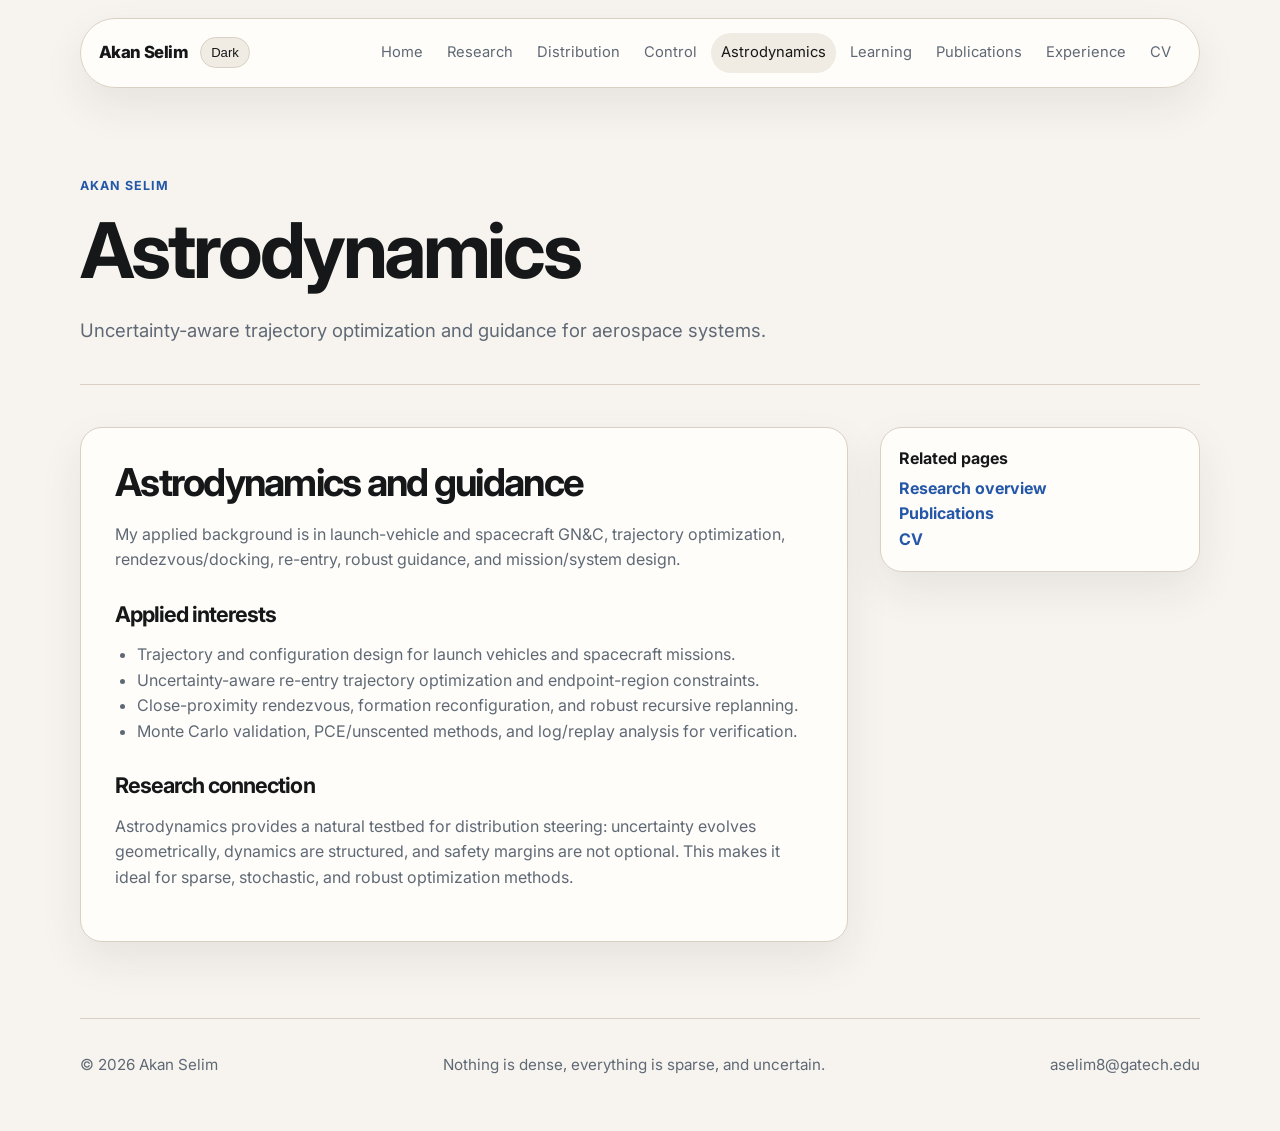
==== astrodynamics.html @ 42e6577f "Add files via upload" ====
<!DOCTYPE html>
<html lang="en" data-theme="light">
<head>
  <meta charset="UTF-8" />
  <meta name="viewport" content="width=device-width, initial-scale=1.0" />
  <meta name="description" content="Akan Selim - stochastic optimal control, distribution steering, astrodynamics, sparse nonlinear programming, and uncertainty-aware autonomy." />
  <title>Akan Selim</title>
  <link rel="preconnect" href="https://fonts.googleapis.com">
  <link rel="preconnect" href="https://fonts.gstatic.com" crossorigin>
  <link href="https://fonts.googleapis.com/css2?family=Inter:wght@400;500;600;700;800;900&display=swap" rel="stylesheet">
  <link rel="stylesheet" href="styles.css" />
</head>
<body>
<header class="site-header">
  <div class="brand-row">
    <a class="brand" href="index.html">Akan Selim</a>
    <button class="theme-button" id="themeToggle" type="button">Dark</button>
  </div>
  <nav class="nav" aria-label="Primary navigation">
    <a class="" href="index.html">Home</a>
<a class="" href="research.html">Research</a>
<a class="" href="distribution-steering.html">Distribution</a>
<a class="" href="stochastic-control.html">Control</a>
<a class="active" href="astrodynamics.html">Astrodynamics</a>
<a class="" href="learning-dynamics.html">Learning</a>
<a class="" href="publications.html">Publications</a>
<a class="" href="experience.html">Experience</a>
<a class="" href="cv.html">CV</a>
  </nav>
</header>

<main>
  <section class="page-title">
    <p class="kicker">Akan Selim</p>
    <h1>Astrodynamics</h1>
    <p class="lead">Uncertainty-aware trajectory optimization and guidance for aerospace systems.</p>
  </section>
  <section class="content">
    <div class="content-grid">
      <article class="article-body">
        
<h2>Astrodynamics and guidance</h2>
<p>
My applied background is in launch-vehicle and spacecraft GN&amp;C, trajectory optimization, rendezvous/docking, re-entry, robust guidance,
and mission/system design.
</p>
<h3>Applied interests</h3>
<ul>
  <li>Trajectory and configuration design for launch vehicles and spacecraft missions.</li>
  <li>Uncertainty-aware re-entry trajectory optimization and endpoint-region constraints.</li>
  <li>Close-proximity rendezvous, formation reconfiguration, and robust recursive replanning.</li>
  <li>Monte Carlo validation, PCE/unscented methods, and log/replay analysis for verification.</li>
</ul>
<h3>Research connection</h3>
<p>
Astrodynamics provides a natural testbed for distribution steering: uncertainty evolves geometrically, dynamics are structured, and safety margins
are not optional. This makes it ideal for sparse, stochastic, and robust optimization methods.
</p>

      </article>
      <aside class="sidebar">
        <div class="panel"><strong>Related pages</strong><p><a href="research.html">Research overview</a></p><p><a href="publications.html">Publications</a></p><p><a href="cv.html">CV</a></p></div>
      </aside>
    </div>
  </section>
</main>

<footer class="footer">
  <div>© 2026 Akan Selim</div>
  <div>Nothing is dense, everything is sparse, and uncertain.</div>
  <div><a href="mailto:aselim8@gatech.edu">aselim8@gatech.edu</a></div>
</footer>
<script src="theme.js"></script>
</body>
</html>
---- styles.css ----
:root {
  --bg: #f7f4ef;
  --paper: #fffdfa;
  --paper-2: #f0ebe3;
  --text: #151719;
  --muted: #5f6975;
  --line: #d9d0c3;
  --accent: #2457a7;
  --accent-2: #a35d1b;
  --accent-3: #0f766e;
  --shadow: 0 18px 44px rgba(36, 31, 22, 0.08);
  --radius: 22px;
  --max: 1120px;
}

:root[data-theme="dark"] {
  --bg: #0d1117;
  --paper: #151b23;
  --paper-2: #1f2630;
  --text: #f0f3f6;
  --muted: #a5b0bf;
  --line: #303947;
  --accent: #79c0ff;
  --accent-2: #ffa657;
  --accent-3: #56d4c4;
  --shadow: 0 18px 44px rgba(0, 0, 0, 0.24);
}

* { box-sizing: border-box; }
html { scroll-behavior: smooth; }
body {
  margin: 0;
  background: var(--bg);
  color: var(--text);
  font-family: Inter, ui-sans-serif, system-ui, -apple-system, BlinkMacSystemFont, "Segoe UI", sans-serif;
  line-height: 1.6;
}

a { color: inherit; text-decoration: none; }
a:hover { color: var(--accent); }

.site-header {
  width: min(var(--max), calc(100% - 32px));
  margin: 18px auto;
  padding: 14px 18px;
  border: 1px solid var(--line);
  border-radius: 999px;
  background: color-mix(in srgb, var(--paper) 92%, transparent);
  display: flex;
  align-items: center;
  justify-content: space-between;
  gap: 18px;
  position: sticky;
  top: 14px;
  z-index: 10;
  box-shadow: var(--shadow);
}

.brand-row {
  display: flex;
  align-items: center;
  gap: 12px;
  min-width: max-content;
}

.brand {
  font-weight: 800;
  letter-spacing: -0.035em;
  font-size: 1.05rem;
}

.theme-button {
  border: 1px solid var(--line);
  background: var(--paper-2);
  color: var(--text);
  border-radius: 999px;
  padding: 7px 10px;
  font-size: 0.82rem;
  cursor: pointer;
}

.nav {
  display: flex;
  align-items: center;
  justify-content: flex-end;
  gap: 4px;
  flex-wrap: wrap;
}

.nav a {
  color: var(--muted);
  padding: 8px 10px;
  border-radius: 999px;
  font-size: 0.92rem;
}
.nav a.active,
.nav a:hover {
  background: var(--paper-2);
  color: var(--text);
}

main {
  width: min(var(--max), calc(100% - 32px));
  margin: 0 auto;
}

.hero {
  display: grid;
  grid-template-columns: minmax(0, 1.2fr) minmax(280px, 0.8fr);
  gap: 34px;
  align-items: end;
  padding: 82px 0 64px;
}

.kicker {
  color: var(--accent);
  font-weight: 700;
  letter-spacing: 0.08em;
  text-transform: uppercase;
  font-size: 0.78rem;
  margin: 0 0 14px;
}

h1, h2, h3 { line-height: 1.08; letter-spacing: -0.045em; }
h1 {
  font-size: clamp(3.2rem, 7.5vw, 6.8rem);
  margin: 0;
  max-width: 940px;
}
h2 { font-size: clamp(2.05rem, 4.4vw, 4.2rem); margin: 0 0 18px; }
h3 { font-size: 1.35rem; margin: 0 0 10px; }

.lead {
  color: var(--muted);
  max-width: 780px;
  font-size: 1.16rem;
  margin: 24px 0 0;
}

.hero-card,
.card,
.panel,
.topic-card,
.pub-card,
.timeline-item {
  background: var(--paper);
  border: 1px solid var(--line);
  border-radius: var(--radius);
  box-shadow: var(--shadow);
}

.hero-card { padding: 26px; }
.hero-card p { margin: 0; color: var(--muted); }
.hero-card .small-title { color: var(--text); font-weight: 800; margin-bottom: 10px; }

.actions { display: flex; gap: 12px; flex-wrap: wrap; margin-top: 28px; }
.button {
  display: inline-flex;
  align-items: center;
  justify-content: center;
  min-height: 44px;
  padding: 0 16px;
  border: 1px solid var(--line);
  border-radius: 999px;
  background: var(--paper);
  font-weight: 750;
}
.button.primary { background: var(--text); color: var(--bg); border-color: var(--text); }
.button:hover { transform: none; color: var(--accent); }
.button.primary:hover { color: var(--bg); opacity: 0.88; }

.section { padding: 54px 0; }
.section-head { max-width: 760px; margin-bottom: 24px; }
.section-head p { color: var(--muted); margin: 0; }

.grid-2 { display: grid; grid-template-columns: repeat(2, minmax(0, 1fr)); gap: 18px; }
.grid-3 { display: grid; grid-template-columns: repeat(3, minmax(0, 1fr)); gap: 18px; }
.grid-4 { display: grid; grid-template-columns: repeat(4, minmax(0, 1fr)); gap: 18px; }

.card, .topic-card, .panel { padding: 24px; }
.card p, .topic-card p, .panel p { color: var(--muted); margin: 0; }
.card h3, .topic-card h3 { color: var(--text); }
.topic-card { display: flex; flex-direction: column; min-height: 230px; }
.topic-card .tag { margin-top: auto; color: var(--accent); font-weight: 700; font-size: 0.92rem; }

.rule { height: 1px; background: var(--line); margin: 28px 0; }

.page-title { padding: 70px 0 38px; border-bottom: 1px solid var(--line); }
.page-title h1 { font-size: clamp(2.8rem, 6vw, 5.6rem); }
.page-title .lead { max-width: 860px; }

.content { padding: 42px 0 76px; }
.content-grid {
  display: grid;
  grid-template-columns: minmax(0, 1fr) 320px;
  gap: 32px;
  align-items: start;
}
.article-body {
  background: var(--paper);
  border: 1px solid var(--line);
  border-radius: var(--radius);
  box-shadow: var(--shadow);
  padding: 34px;
}
.article-body h2 { font-size: clamp(1.8rem, 3vw, 2.8rem); margin-top: 0; }
.article-body h3 { margin-top: 30px; }
.article-body p, .article-body li { color: var(--muted); }
.article-body ul { padding-left: 22px; }
.article-body code {
  background: var(--paper-2);
  padding: 2px 6px;
  border-radius: 8px;
}

.sidebar { position: sticky; top: 104px; display: grid; gap: 14px; }
.sidebar .panel { padding: 18px; }
.sidebar strong { display: block; margin-bottom: 4px; }
.sidebar a { color: var(--accent); font-weight: 700; }

.pub-list { display: grid; gap: 16px; }
.pub-card { padding: 22px; }
.pub-card .year { color: var(--accent-2); font-weight: 800; font-size: 0.92rem; }
.pub-card p { color: var(--muted); margin: 8px 0 0; }

.timeline { display: grid; gap: 16px; }
.timeline-item { display: grid; grid-template-columns: 170px minmax(0, 1fr); gap: 18px; padding: 22px; }
.timeline-date { color: var(--accent); font-weight: 800; }
.timeline-item p { color: var(--muted); margin: 0; }

.footer {
  width: min(var(--max), calc(100% - 32px));
  margin: 0 auto;
  padding: 34px 0 54px;
  border-top: 1px solid var(--line);
  display: flex;
  justify-content: space-between;
  gap: 18px;
  color: var(--muted);
  font-size: 0.95rem;
}

@media (max-width: 980px) {
  .site-header { border-radius: 26px; flex-direction: column; align-items: stretch; }
  .brand-row { justify-content: center; }
  .nav { justify-content: center; }
  .hero, .content-grid { grid-template-columns: 1fr; }
  .grid-3, .grid-4 { grid-template-columns: repeat(2, minmax(0, 1fr)); }
  .sidebar { position: static; }
}

@media (max-width: 680px) {
  h1 { font-size: clamp(2.55rem, 14vw, 4rem); }
  .hero { padding-top: 52px; }
  .grid-2, .grid-3, .grid-4 { grid-template-columns: 1fr; }
  .timeline-item { grid-template-columns: 1fr; }
  .article-body { padding: 24px; }
  .footer { flex-direction: column; }
}
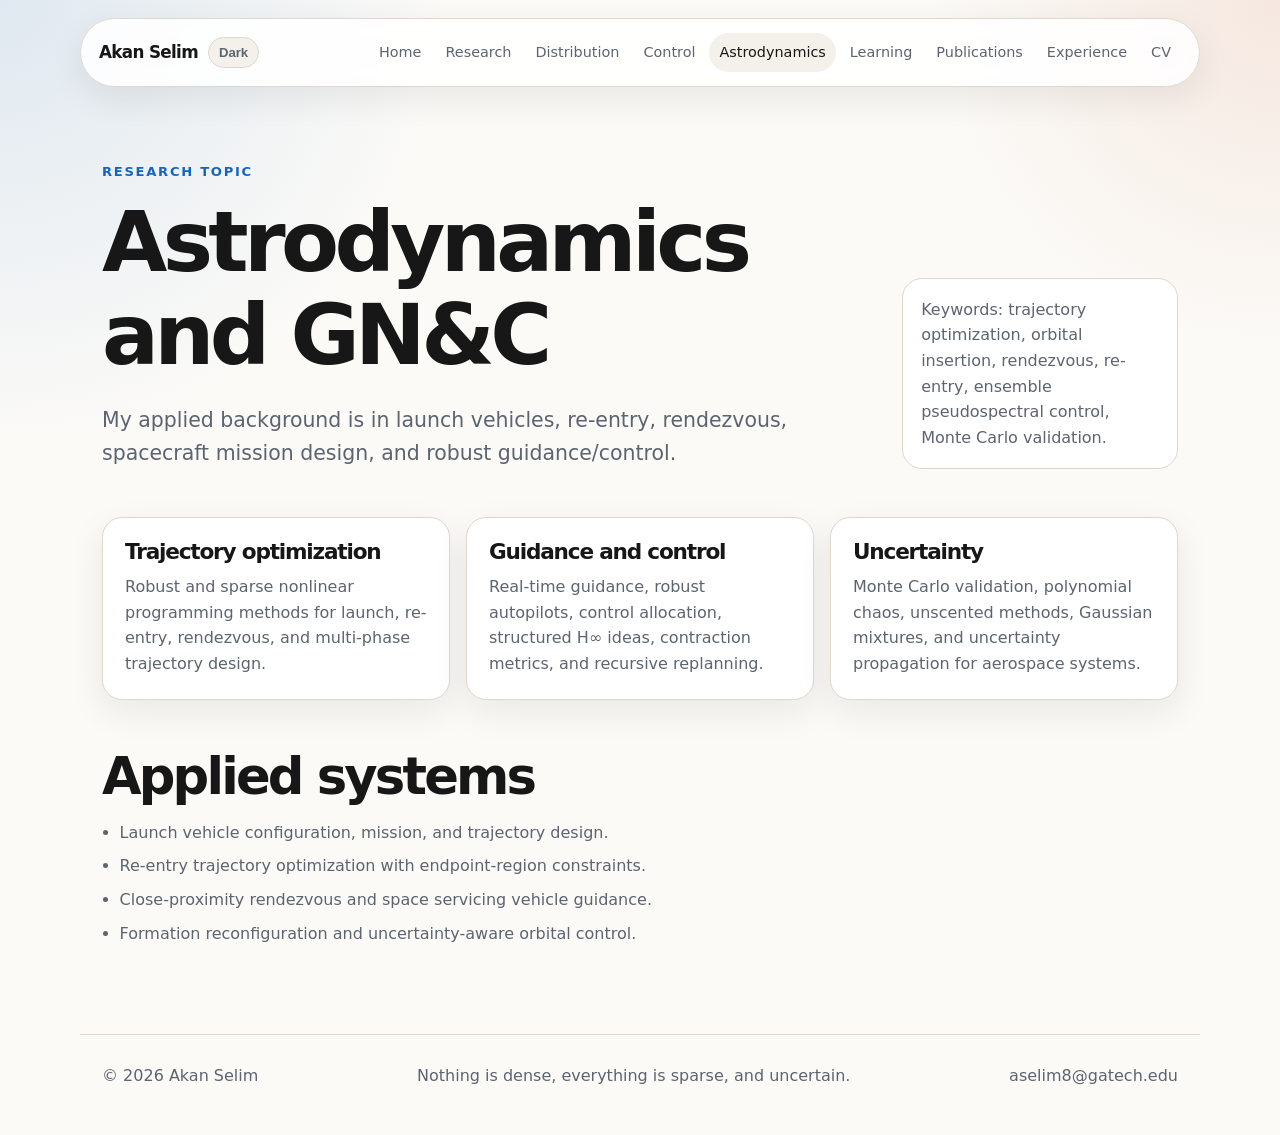
==== commit a958a507: "Add files via upload" ====
--- a/astrodynamics.html
+++ b/astrodynamics.html
@@ -3,18 +3,15 @@
 <head>
   <meta charset="UTF-8" />
   <meta name="viewport" content="width=device-width, initial-scale=1.0" />
-  <meta name="description" content="Akan Selim - stochastic optimal control, distribution steering, astrodynamics, sparse nonlinear programming, and uncertainty-aware autonomy." />
-  <title>Akan Selim</title>
-  <link rel="preconnect" href="https://fonts.googleapis.com">
-  <link rel="preconnect" href="https://fonts.gstatic.com" crossorigin>
-  <link href="https://fonts.googleapis.com/css2?family=Inter:wght@400;500;600;700;800;900&display=swap" rel="stylesheet">
-  <link rel="stylesheet" href="styles.css" />
+  <meta name="description" content="Akan Selim — stochastic optimal control, distribution steering, astrodynamics, sparse nonlinear programming, and uncertainty-aware autonomy." />
+  <title>Astrodynamics | Akan Selim</title>
+  <link rel="stylesheet" href="styles.css?v=true-multipage-1" />
 </head>
 <body>
 <header class="site-header">
   <div class="brand-row">
     <a class="brand" href="index.html">Akan Selim</a>
-    <button class="theme-button" id="themeToggle" type="button">Dark</button>
+    <button class="theme-button" id="themeToggle" type="button" aria-label="Toggle color theme">Dark</button>
   </div>
   <nav class="nav" aria-label="Primary navigation">
     <a class="" href="index.html">Home</a>
@@ -29,40 +26,33 @@
   </nav>
 </header>
 
-<main>
-  <section class="page-title">
-    <p class="kicker">Akan Selim</p>
-    <h1>Astrodynamics</h1>
-    <p class="lead">Uncertainty-aware trajectory optimization and guidance for aerospace systems.</p>
+<main class="">
+
+  <section class="page-head">
+    <div>
+      <p class="kicker">Research topic</p>
+      <h1 class="page-title">Astrodynamics and GN&amp;C</h1>
+      <p class="lead">My applied background is in launch vehicles, re-entry, rendezvous, spacecraft mission design, and robust guidance/control.</p>
+    </div>
+    <aside class="page-note">Keywords: trajectory optimization, orbital insertion, rendezvous, re-entry, ensemble pseudospectral control, Monte Carlo validation.</aside>
   </section>
-  <section class="content">
-    <div class="content-grid">
-      <article class="article-body">
-        
-<h2>Astrodynamics and guidance</h2>
-<p>
-My applied background is in launch-vehicle and spacecraft GN&amp;C, trajectory optimization, rendezvous/docking, re-entry, robust guidance,
-and mission/system design.
-</p>
-<h3>Applied interests</h3>
-<ul>
-  <li>Trajectory and configuration design for launch vehicles and spacecraft missions.</li>
-  <li>Uncertainty-aware re-entry trajectory optimization and endpoint-region constraints.</li>
-  <li>Close-proximity rendezvous, formation reconfiguration, and robust recursive replanning.</li>
-  <li>Monte Carlo validation, PCE/unscented methods, and log/replay analysis for verification.</li>
-</ul>
-<h3>Research connection</h3>
-<p>
-Astrodynamics provides a natural testbed for distribution steering: uncertainty evolves geometrically, dynamics are structured, and safety margins
-are not optional. This makes it ideal for sparse, stochastic, and robust optimization methods.
-</p>
 
-      </article>
-      <aside class="sidebar">
-        <div class="panel"><strong>Related pages</strong><p><a href="research.html">Research overview</a></p><p><a href="publications.html">Publications</a></p><p><a href="cv.html">CV</a></p></div>
-      </aside>
-    </div>
+  <section class="grid-3">
+    <div class="card"><h3>Trajectory optimization</h3><p>Robust and sparse nonlinear programming methods for launch, re-entry, rendezvous, and multi-phase trajectory design.</p></div>
+    <div class="card"><h3>Guidance and control</h3><p>Real-time guidance, robust autopilots, control allocation, structured H∞ ideas, contraction metrics, and recursive replanning.</p></div>
+    <div class="card"><h3>Uncertainty</h3><p>Monte Carlo validation, polynomial chaos, unscented methods, Gaussian mixtures, and uncertainty propagation for aerospace systems.</p></div>
   </section>
+
+  <section class="section">
+    <h2>Applied systems</h2>
+    <ul class="list">
+      <li>Launch vehicle configuration, mission, and trajectory design.</li>
+      <li>Re-entry trajectory optimization with endpoint-region constraints.</li>
+      <li>Close-proximity rendezvous and space servicing vehicle guidance.</li>
+      <li>Formation reconfiguration and uncertainty-aware orbital control.</li>
+    </ul>
+  </section>
+
 </main>
 
 <footer class="footer">
@@ -70,6 +60,6 @@
   <div>Nothing is dense, everything is sparse, and uncertain.</div>
   <div><a href="mailto:aselim8@gatech.edu">aselim8@gatech.edu</a></div>
 </footer>
-<script src="theme.js"></script>
+<script src="theme.js?v=true-multipage-1"></script>
 </body>
 </html>
--- a/styles.css
+++ b/styles.css
@@ -1,84 +1,94 @@
-
 :root {
-  --bg: #f7f4ef;
-  --paper: #fffdfa;
-  --paper-2: #f0ebe3;
-  --text: #151719;
-  --muted: #5f6975;
-  --line: #d9d0c3;
-  --accent: #2457a7;
-  --accent-2: #a35d1b;
-  --accent-3: #0f766e;
-  --shadow: 0 18px 44px rgba(36, 31, 22, 0.08);
-  --radius: 22px;
+  --bg: #fbfaf7;
+  --paper: #ffffff;
+  --paper-soft: #f4f1ea;
+  --text: #171717;
+  --muted: #5c6470;
+  --line: #ded8cc;
+  --accent: #1565c0;
+  --accent-2: #c2410c;
+  --accent-3: #047857;
+  --shadow: 0 12px 35px rgba(30, 30, 30, 0.08);
+  --radius: 20px;
   --max: 1120px;
 }
 
-:root[data-theme="dark"] {
-  --bg: #0d1117;
-  --paper: #151b23;
-  --paper-2: #1f2630;
-  --text: #f0f3f6;
-  --muted: #a5b0bf;
-  --line: #303947;
-  --accent: #79c0ff;
-  --accent-2: #ffa657;
-  --accent-3: #56d4c4;
-  --shadow: 0 18px 44px rgba(0, 0, 0, 0.24);
+html[data-theme="dark"] {
+  --bg: #111315;
+  --paper: #181b1f;
+  --paper-soft: #20242a;
+  --text: #f4f2ed;
+  --muted: #b8b3aa;
+  --line: #343942;
+  --accent: #7db7ff;
+  --accent-2: #f59e73;
+  --accent-3: #72d6ac;
+  --shadow: 0 12px 35px rgba(0, 0, 0, 0.28);
 }
 
 * { box-sizing: border-box; }
+
 html { scroll-behavior: smooth; }
+
 body {
   margin: 0;
-  background: var(--bg);
   color: var(--text);
-  font-family: Inter, ui-sans-serif, system-ui, -apple-system, BlinkMacSystemFont, "Segoe UI", sans-serif;
+  background:
+    radial-gradient(circle at top left, color-mix(in srgb, var(--accent) 12%, transparent), transparent 28rem),
+    radial-gradient(circle at top right, color-mix(in srgb, var(--accent-2) 10%, transparent), transparent 22rem),
+    var(--bg);
+  font-family: ui-sans-serif, system-ui, -apple-system, BlinkMacSystemFont, "Segoe UI", sans-serif;
   line-height: 1.6;
+}
+
+body.theme-transition,
+body.theme-transition * {
+  transition: background-color 240ms ease, color 240ms ease, border-color 240ms ease, box-shadow 240ms ease;
 }
 
 a { color: inherit; text-decoration: none; }
 a:hover { color: var(--accent); }
 
 .site-header {
-  width: min(var(--max), calc(100% - 32px));
-  margin: 18px auto;
+  max-width: var(--max);
+  margin: 18px auto 0;
   padding: 14px 18px;
-  border: 1px solid var(--line);
-  border-radius: 999px;
-  background: color-mix(in srgb, var(--paper) 92%, transparent);
   display: flex;
   align-items: center;
   justify-content: space-between;
   gap: 18px;
-  position: sticky;
-  top: 14px;
-  z-index: 10;
+  border: 1px solid var(--line);
+  border-radius: 999px;
+  background: color-mix(in srgb, var(--paper) 88%, transparent);
   box-shadow: var(--shadow);
+  backdrop-filter: blur(10px);
 }
 
 .brand-row {
   display: flex;
   align-items: center;
-  gap: 12px;
+  gap: 10px;
   min-width: max-content;
 }
 
 .brand {
   font-weight: 800;
-  letter-spacing: -0.035em;
+  letter-spacing: -0.04em;
   font-size: 1.05rem;
 }
 
 .theme-button {
   border: 1px solid var(--line);
-  background: var(--paper-2);
-  color: var(--text);
+  background: var(--paper-soft);
+  color: var(--muted);
   border-radius: 999px;
   padding: 7px 10px;
+  cursor: pointer;
   font-size: 0.82rem;
-  cursor: pointer;
-}
+  font-weight: 700;
+}
+
+.theme-button:hover { color: var(--text); }
 
 .nav {
   display: flex;
@@ -89,72 +99,85 @@
 }
 
 .nav a {
-  color: var(--muted);
   padding: 8px 10px;
   border-radius: 999px;
-  font-size: 0.92rem;
-}
+  color: var(--muted);
+  font-size: 0.9rem;
+}
+
 .nav a.active,
 .nav a:hover {
-  background: var(--paper-2);
+  background: var(--paper-soft);
   color: var(--text);
 }
 
 main {
-  width: min(var(--max), calc(100% - 32px));
+  max-width: var(--max);
   margin: 0 auto;
-}
-
-.hero {
-  display: grid;
-  grid-template-columns: minmax(0, 1.2fr) minmax(280px, 0.8fr);
-  gap: 34px;
-  align-items: end;
-  padding: 82px 0 64px;
+  padding: 74px 22px 80px;
+}
+
+.home-main {
+  min-height: calc(100vh - 160px);
+  display: grid;
+  align-items: center;
+}
+
+.home-hero {
+  display: grid;
+  grid-template-columns: minmax(0, 1.1fr) minmax(280px, 0.65fr);
+  gap: 42px;
+  align-items: start;
 }
 
 .kicker {
+  margin: 0 0 14px;
   color: var(--accent);
-  font-weight: 700;
-  letter-spacing: 0.08em;
+  font-size: 0.82rem;
+  letter-spacing: 0.13em;
   text-transform: uppercase;
-  font-size: 0.78rem;
-  margin: 0 0 14px;
-}
-
-h1, h2, h3 { line-height: 1.08; letter-spacing: -0.045em; }
+  font-weight: 800;
+}
+
+h1, h2, h3 { line-height: 1.1; letter-spacing: -0.055em; }
+
 h1 {
-  font-size: clamp(3.2rem, 7.5vw, 6.8rem);
   margin: 0;
-  max-width: 940px;
-}
-h2 { font-size: clamp(2.05rem, 4.4vw, 4.2rem); margin: 0 0 18px; }
-h3 { font-size: 1.35rem; margin: 0 0 10px; }
+  font-size: clamp(3.6rem, 9vw, 8.4rem);
+  max-width: 930px;
+}
+
+.page-title {
+  font-size: clamp(2.7rem, 6.6vw, 6.4rem);
+  margin: 0 0 18px;
+}
+
+h2 {
+  font-size: clamp(1.9rem, 4vw, 3.5rem);
+  margin: 0 0 16px;
+}
+
+h3 {
+  font-size: 1.35rem;
+  margin: 0 0 10px;
+}
 
 .lead {
-  color: var(--muted);
-  max-width: 780px;
-  font-size: 1.16rem;
-  margin: 24px 0 0;
-}
-
-.hero-card,
-.card,
-.panel,
-.topic-card,
-.pub-card,
-.timeline-item {
-  background: var(--paper);
-  border: 1px solid var(--line);
-  border-radius: var(--radius);
-  box-shadow: var(--shadow);
-}
-
-.hero-card { padding: 26px; }
-.hero-card p { margin: 0; color: var(--muted); }
-.hero-card .small-title { color: var(--text); font-weight: 800; margin-bottom: 10px; }
-
-.actions { display: flex; gap: 12px; flex-wrap: wrap; margin-top: 28px; }
+  max-width: 800px;
+  margin: 22px 0 0;
+  color: var(--muted);
+  font-size: clamp(1.05rem, 2vw, 1.28rem);
+}
+
+.small { color: var(--muted); font-size: 0.95rem; }
+
+.actions {
+  display: flex;
+  flex-wrap: wrap;
+  gap: 10px;
+  margin-top: 28px;
+}
+
 .button {
   display: inline-flex;
   align-items: center;
@@ -164,97 +187,180 @@
   border: 1px solid var(--line);
   border-radius: 999px;
   background: var(--paper);
+  color: var(--text);
   font-weight: 750;
 }
-.button.primary { background: var(--text); color: var(--bg); border-color: var(--text); }
-.button:hover { transform: none; color: var(--accent); }
-.button.primary:hover { color: var(--bg); opacity: 0.88; }
-
-.section { padding: 54px 0; }
-.section-head { max-width: 760px; margin-bottom: 24px; }
-.section-head p { color: var(--muted); margin: 0; }
-
-.grid-2 { display: grid; grid-template-columns: repeat(2, minmax(0, 1fr)); gap: 18px; }
-.grid-3 { display: grid; grid-template-columns: repeat(3, minmax(0, 1fr)); gap: 18px; }
-.grid-4 { display: grid; grid-template-columns: repeat(4, minmax(0, 1fr)); gap: 18px; }
-
-.card, .topic-card, .panel { padding: 24px; }
-.card p, .topic-card p, .panel p { color: var(--muted); margin: 0; }
-.card h3, .topic-card h3 { color: var(--text); }
-.topic-card { display: flex; flex-direction: column; min-height: 230px; }
-.topic-card .tag { margin-top: auto; color: var(--accent); font-weight: 700; font-size: 0.92rem; }
-
-.rule { height: 1px; background: var(--line); margin: 28px 0; }
-
-.page-title { padding: 70px 0 38px; border-bottom: 1px solid var(--line); }
-.page-title h1 { font-size: clamp(2.8rem, 6vw, 5.6rem); }
-.page-title .lead { max-width: 860px; }
-
-.content { padding: 42px 0 76px; }
-.content-grid {
-  display: grid;
-  grid-template-columns: minmax(0, 1fr) 320px;
-  gap: 32px;
-  align-items: start;
-}
-.article-body {
+
+.button.primary {
+  border-color: var(--accent);
+  background: var(--accent);
+  color: #fff;
+}
+
+html[data-theme="dark"] .button.primary { color: #101214; }
+
+.button:hover {
+  transform: translateY(-1px);
+  box-shadow: var(--shadow);
+}
+
+.directory {
+  display: grid;
+  gap: 10px;
+  padding: 18px;
+  border: 1px solid var(--line);
+  border-radius: var(--radius);
   background: var(--paper);
-  border: 1px solid var(--line);
-  border-radius: var(--radius);
   box-shadow: var(--shadow);
-  padding: 34px;
-}
-.article-body h2 { font-size: clamp(1.8rem, 3vw, 2.8rem); margin-top: 0; }
-.article-body h3 { margin-top: 30px; }
-.article-body p, .article-body li { color: var(--muted); }
-.article-body ul { padding-left: 22px; }
-.article-body code {
-  background: var(--paper-2);
-  padding: 2px 6px;
-  border-radius: 8px;
-}
-
-.sidebar { position: sticky; top: 104px; display: grid; gap: 14px; }
-.sidebar .panel { padding: 18px; }
-.sidebar strong { display: block; margin-bottom: 4px; }
-.sidebar a { color: var(--accent); font-weight: 700; }
-
-.pub-list { display: grid; gap: 16px; }
-.pub-card { padding: 22px; }
-.pub-card .year { color: var(--accent-2); font-weight: 800; font-size: 0.92rem; }
-.pub-card p { color: var(--muted); margin: 8px 0 0; }
-
-.timeline { display: grid; gap: 16px; }
-.timeline-item { display: grid; grid-template-columns: 170px minmax(0, 1fr); gap: 18px; padding: 22px; }
-.timeline-date { color: var(--accent); font-weight: 800; }
-.timeline-item p { color: var(--muted); margin: 0; }
-
-.footer {
-  width: min(var(--max), calc(100% - 32px));
-  margin: 0 auto;
-  padding: 34px 0 54px;
-  border-top: 1px solid var(--line);
+}
+
+.directory-title {
+  color: var(--muted);
+  font-size: 0.78rem;
+  text-transform: uppercase;
+  letter-spacing: 0.12em;
+  font-weight: 800;
+  margin: 0 0 4px;
+}
+
+.directory a {
   display: flex;
   justify-content: space-between;
   gap: 18px;
-  color: var(--muted);
+  padding: 12px 0;
+  border-bottom: 1px solid var(--line);
+  font-weight: 750;
+}
+
+.directory a:last-child { border-bottom: 0; }
+.directory span { color: var(--muted); font-weight: 500; }
+
+.page-head {
+  display: grid;
+  grid-template-columns: minmax(0, 1fr) minmax(230px, 0.36fr);
+  gap: 34px;
+  align-items: end;
+  margin-bottom: 48px;
+}
+
+.page-note {
+  padding: 18px;
+  border: 1px solid var(--line);
+  border-radius: var(--radius);
+  background: var(--paper);
+  color: var(--muted);
+}
+
+.section { margin-top: 48px; }
+
+.grid-2,
+.grid-3,
+.grid-4 {
+  display: grid;
+  gap: 16px;
+}
+.grid-2 { grid-template-columns: repeat(2, minmax(0, 1fr)); }
+.grid-3 { grid-template-columns: repeat(3, minmax(0, 1fr)); }
+.grid-4 { grid-template-columns: repeat(4, minmax(0, 1fr)); }
+
+.card,
+.topic-card,
+.paper,
+.timeline-item {
+  border: 1px solid var(--line);
+  border-radius: var(--radius);
+  background: var(--paper);
+  padding: 22px;
+  box-shadow: var(--shadow);
+}
+
+.topic-card {
+  display: block;
+  min-height: 210px;
+}
+
+.topic-card:hover { border-color: var(--accent); color: var(--text); }
+
+.topic-card p,
+.card p,
+.paper p,
+.timeline-item p {
+  color: var(--muted);
+  margin: 0;
+}
+
+.badge {
+  display: inline-block;
+  margin-top: 18px;
+  color: var(--accent);
+  font-size: 0.86rem;
+  font-weight: 800;
+}
+
+.list {
+  margin: 0;
+  padding-left: 1.1rem;
+  color: var(--muted);
+}
+
+.list li { margin: 8px 0; }
+
+.paper {
+  display: grid;
+  grid-template-columns: 86px minmax(0, 1fr);
+  gap: 22px;
+  align-items: start;
+  margin-bottom: 14px;
+}
+
+.year {
+  color: var(--accent);
+  font-weight: 850;
   font-size: 0.95rem;
 }
 
-@media (max-width: 980px) {
-  .site-header { border-radius: 26px; flex-direction: column; align-items: stretch; }
-  .brand-row { justify-content: center; }
-  .nav { justify-content: center; }
-  .hero, .content-grid { grid-template-columns: 1fr; }
-  .grid-3, .grid-4 { grid-template-columns: repeat(2, minmax(0, 1fr)); }
-  .sidebar { position: static; }
-}
-
-@media (max-width: 680px) {
-  h1 { font-size: clamp(2.55rem, 14vw, 4rem); }
-  .hero { padding-top: 52px; }
-  .grid-2, .grid-3, .grid-4 { grid-template-columns: 1fr; }
-  .timeline-item { grid-template-columns: 1fr; }
-  .article-body { padding: 24px; }
-  .footer { flex-direction: column; }
-}
+.timeline-item {
+  display: grid;
+  grid-template-columns: 170px minmax(0, 1fr);
+  gap: 24px;
+  margin-bottom: 14px;
+}
+
+.meta { color: var(--accent-2); font-weight: 800; }
+
+.footer {
+  max-width: var(--max);
+  margin: 0 auto;
+  padding: 28px 22px 46px;
+  border-top: 1px solid var(--line);
+  color: var(--muted);
+  display: flex;
+  justify-content: space-between;
+  gap: 16px;
+  flex-wrap: wrap;
+}
+
+@media (max-width: 900px) {
+  .site-header {
+    border-radius: 24px;
+    align-items: flex-start;
+    flex-direction: column;
+  }
+  .nav { justify-content: flex-start; }
+  .home-hero,
+  .page-head,
+  .grid-2,
+  .grid-3,
+  .grid-4,
+  .paper,
+  .timeline-item {
+    grid-template-columns: 1fr;
+  }
+  main { padding-top: 52px; }
+}
+
+@media (max-width: 520px) {
+  .nav a { font-size: 0.82rem; padding: 7px 8px; }
+  h1 { font-size: clamp(3rem, 17vw, 4.8rem); }
+  .page-title { font-size: clamp(2.5rem, 14vw, 4.4rem); }
+}
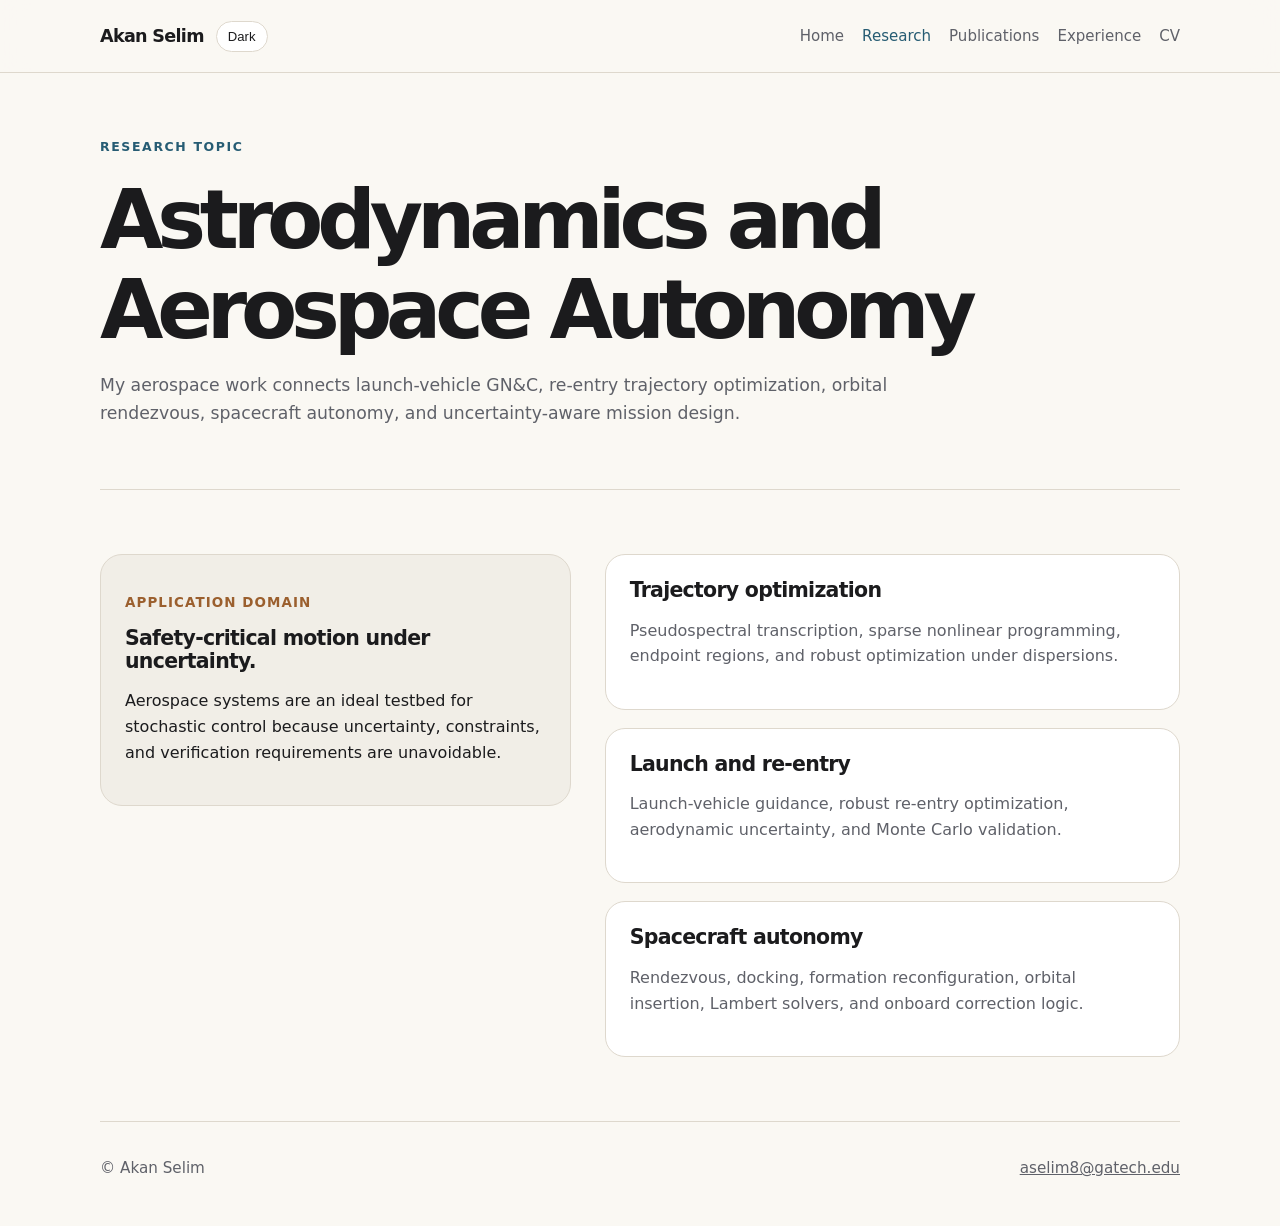
==== commit 5ada26f1: "Add files via upload" ====
--- a/astrodynamics.html
+++ b/astrodynamics.html
@@ -3,63 +3,66 @@
 <head>
   <meta charset="UTF-8" />
   <meta name="viewport" content="width=device-width, initial-scale=1.0" />
-  <meta name="description" content="Akan Selim — stochastic optimal control, distribution steering, astrodynamics, sparse nonlinear programming, and uncertainty-aware autonomy." />
   <title>Astrodynamics | Akan Selim</title>
-  <link rel="stylesheet" href="styles.css?v=true-multipage-1" />
+  <link rel="stylesheet" href="styles.css" />
 </head>
 <body>
-<header class="site-header">
-  <div class="brand-row">
-    <a class="brand" href="index.html">Akan Selim</a>
-    <button class="theme-button" id="themeToggle" type="button" aria-label="Toggle color theme">Dark</button>
-  </div>
-  <nav class="nav" aria-label="Primary navigation">
-    <a class="" href="index.html">Home</a>
-<a class="" href="research.html">Research</a>
-<a class="" href="distribution-steering.html">Distribution</a>
-<a class="" href="stochastic-control.html">Control</a>
-<a class="active" href="astrodynamics.html">Astrodynamics</a>
-<a class="" href="learning-dynamics.html">Learning</a>
-<a class="" href="publications.html">Publications</a>
-<a class="" href="experience.html">Experience</a>
-<a class="" href="cv.html">CV</a>
-  </nav>
-</header>
+  <header class="site-header">
+    <div class="header-inner">
+      <div class="brand-wrap">
+        <a class="brand" href="index.html">Akan Selim</a>
+        <button class="theme-toggle" type="button" data-theme-toggle>Dark</button>
+      </div>
+      <nav class="nav" aria-label="Main navigation">
+        <a href="index.html">Home</a>
+        <a class="active" href="research.html">Research</a>
+        <a href="publications.html">Publications</a>
+        <a href="experience.html">Experience</a>
+        <a href="cv.html">CV</a>
+      </nav>
+    </div>
+  </header>
 
-<main class="">
+  <main>
+    <section class="page-header">
+      <p class="eyebrow">Research topic</p>
+      <h1>Astrodynamics and Aerospace Autonomy</h1>
+      <p class="page-text">
+        My aerospace work connects launch-vehicle GN&amp;C, re-entry trajectory optimization, orbital rendezvous, spacecraft autonomy,
+        and uncertainty-aware mission design.
+      </p>
+    </section>
 
-  <section class="page-head">
-    <div>
-      <p class="kicker">Research topic</p>
-      <h1 class="page-title">Astrodynamics and GN&amp;C</h1>
-      <p class="lead">My applied background is in launch vehicles, re-entry, rendezvous, spacecraft mission design, and robust guidance/control.</p>
-    </div>
-    <aside class="page-note">Keywords: trajectory optimization, orbital insertion, rendezvous, re-entry, ensemble pseudospectral control, Monte Carlo validation.</aside>
-  </section>
+    <section class="section split">
+      <div class="callout">
+        <p class="meta">Application domain</p>
+        <h3>Safety-critical motion under uncertainty.</h3>
+        <p>
+          Aerospace systems are an ideal testbed for stochastic control because uncertainty, constraints, and verification requirements
+          are unavoidable.
+        </p>
+      </div>
+      <div class="list">
+        <article>
+          <h3>Trajectory optimization</h3>
+          <p>Pseudospectral transcription, sparse nonlinear programming, endpoint regions, and robust optimization under dispersions.</p>
+        </article>
+        <article>
+          <h3>Launch and re-entry</h3>
+          <p>Launch-vehicle guidance, robust re-entry optimization, aerodynamic uncertainty, and Monte Carlo validation.</p>
+        </article>
+        <article>
+          <h3>Spacecraft autonomy</h3>
+          <p>Rendezvous, docking, formation reconfiguration, orbital insertion, Lambert solvers, and onboard correction logic.</p>
+        </article>
+      </div>
+    </section>
+  </main>
 
-  <section class="grid-3">
-    <div class="card"><h3>Trajectory optimization</h3><p>Robust and sparse nonlinear programming methods for launch, re-entry, rendezvous, and multi-phase trajectory design.</p></div>
-    <div class="card"><h3>Guidance and control</h3><p>Real-time guidance, robust autopilots, control allocation, structured H∞ ideas, contraction metrics, and recursive replanning.</p></div>
-    <div class="card"><h3>Uncertainty</h3><p>Monte Carlo validation, polynomial chaos, unscented methods, Gaussian mixtures, and uncertainty propagation for aerospace systems.</p></div>
-  </section>
-
-  <section class="section">
-    <h2>Applied systems</h2>
-    <ul class="list">
-      <li>Launch vehicle configuration, mission, and trajectory design.</li>
-      <li>Re-entry trajectory optimization with endpoint-region constraints.</li>
-      <li>Close-proximity rendezvous and space servicing vehicle guidance.</li>
-      <li>Formation reconfiguration and uncertainty-aware orbital control.</li>
-    </ul>
-  </section>
-
-</main>
-
-<footer class="footer">
-  <div>© 2026 Akan Selim</div>
-  <div>Nothing is dense, everything is sparse, and uncertain.</div>
-  <div><a href="mailto:aselim8@gatech.edu">aselim8@gatech.edu</a></div>
-</footer>
-<script src="theme.js?v=true-multipage-1"></script>
+  <footer class="site-footer">
+    <span>© Akan Selim</span>
+    <a href="mailto:aselim8@gatech.edu">aselim8@gatech.edu</a>
+  </footer>
+  <script src="theme.js"></script>
 </body>
 </html>
--- a/styles.css
+++ b/styles.css
@@ -1,29 +1,26 @@
 :root {
-  --bg: #fbfaf7;
-  --paper: #ffffff;
-  --paper-soft: #f4f1ea;
-  --text: #171717;
-  --muted: #5c6470;
-  --line: #ded8cc;
-  --accent: #1565c0;
-  --accent-2: #c2410c;
-  --accent-3: #047857;
-  --shadow: 0 12px 35px rgba(30, 30, 30, 0.08);
-  --radius: 20px;
-  --max: 1120px;
-}
-
-html[data-theme="dark"] {
-  --bg: #111315;
-  --paper: #181b1f;
-  --paper-soft: #20242a;
-  --text: #f4f2ed;
-  --muted: #b8b3aa;
-  --line: #343942;
-  --accent: #7db7ff;
-  --accent-2: #f59e73;
-  --accent-3: #72d6ac;
-  --shadow: 0 12px 35px rgba(0, 0, 0, 0.28);
+  --bg: #faf8f3;
+  --surface: #ffffff;
+  --surface-soft: #f1eee7;
+  --text: #1b1b1d;
+  --muted: #5f6169;
+  --line: #ded8cd;
+  --accent: #265c73;
+  --accent-2: #9b5f2e;
+  --shadow: 0 18px 48px rgba(28, 31, 36, 0.08);
+  --max: 1080px;
+}
+
+[data-theme="dark"] {
+  --bg: #101114;
+  --surface: #181a1f;
+  --surface-soft: #20242b;
+  --text: #f2f0ea;
+  --muted: #b5b1a7;
+  --line: #343842;
+  --accent: #8ed8f1;
+  --accent-2: #f0b875;
+  --shadow: 0 18px 48px rgba(0, 0, 0, 0.28);
 }
 
 * { box-sizing: border-box; }
@@ -32,150 +29,128 @@
 
 body {
   margin: 0;
+  background: var(--bg);
   color: var(--text);
-  background:
-    radial-gradient(circle at top left, color-mix(in srgb, var(--accent) 12%, transparent), transparent 28rem),
-    radial-gradient(circle at top right, color-mix(in srgb, var(--accent-2) 10%, transparent), transparent 22rem),
-    var(--bg);
-  font-family: ui-sans-serif, system-ui, -apple-system, BlinkMacSystemFont, "Segoe UI", sans-serif;
+  font-family: Inter, ui-sans-serif, system-ui, -apple-system, BlinkMacSystemFont, "Segoe UI", sans-serif;
   line-height: 1.6;
 }
 
-body.theme-transition,
-body.theme-transition * {
-  transition: background-color 240ms ease, color 240ms ease, border-color 240ms ease, box-shadow 240ms ease;
-}
-
-a { color: inherit; text-decoration: none; }
-a:hover { color: var(--accent); }
+a { color: inherit; }
 
 .site-header {
-  max-width: var(--max);
-  margin: 18px auto 0;
-  padding: 14px 18px;
+  position: sticky;
+  top: 0;
+  z-index: 10;
+  background: color-mix(in srgb, var(--bg) 88%, transparent);
+  backdrop-filter: blur(14px);
+  border-bottom: 1px solid var(--line);
+}
+
+.header-inner {
+  width: min(var(--max), calc(100% - 32px));
+  margin: 0 auto;
+  min-height: 72px;
   display: flex;
   align-items: center;
   justify-content: space-between;
-  gap: 18px;
-  border: 1px solid var(--line);
+  gap: 24px;
+}
+
+.brand-wrap {
+  display: flex;
+  align-items: center;
+  gap: 12px;
+  min-width: max-content;
+}
+
+.brand {
+  text-decoration: none;
+  font-weight: 800;
+  letter-spacing: -0.04em;
+  font-size: 1.1rem;
+}
+
+.theme-toggle {
+  border: 1px solid var(--line);
+  background: var(--surface);
+  color: var(--text);
   border-radius: 999px;
-  background: color-mix(in srgb, var(--paper) 88%, transparent);
-  box-shadow: var(--shadow);
-  backdrop-filter: blur(10px);
-}
-
-.brand-row {
-  display: flex;
-  align-items: center;
-  gap: 10px;
-  min-width: max-content;
-}
-
-.brand {
-  font-weight: 800;
-  letter-spacing: -0.04em;
-  font-size: 1.05rem;
-}
-
-.theme-button {
-  border: 1px solid var(--line);
-  background: var(--paper-soft);
-  color: var(--muted);
-  border-radius: 999px;
-  padding: 7px 10px;
+  padding: 7px 11px;
+  font-size: 0.82rem;
   cursor: pointer;
-  font-size: 0.82rem;
-  font-weight: 700;
-}
-
-.theme-button:hover { color: var(--text); }
+}
+
+.theme-toggle:hover { border-color: var(--accent); }
 
 .nav {
   display: flex;
   align-items: center;
+  gap: 18px;
+  flex-wrap: wrap;
   justify-content: flex-end;
-  gap: 4px;
+}
+
+.nav a {
+  text-decoration: none;
+  color: var(--muted);
+  font-size: 0.94rem;
+}
+
+.nav a:hover,
+.nav a.active { color: var(--accent); }
+
+main {
+  width: min(var(--max), calc(100% - 32px));
+  margin: 0 auto;
+}
+
+.hero {
+  padding: 92px 0 64px;
+  border-bottom: 1px solid var(--line);
+}
+
+.eyebrow {
+  margin: 0 0 18px;
+  color: var(--accent);
+  font-size: 0.78rem;
+  text-transform: uppercase;
+  letter-spacing: 0.13em;
+  font-weight: 800;
+}
+
+h1, h2, h3 { line-height: 1.1; }
+
+h1 {
+  max-width: 920px;
+  margin: 0;
+  font-size: clamp(3rem, 8vw, 6.7rem);
+  letter-spacing: -0.075em;
+}
+
+h2 {
+  margin: 0 0 18px;
+  font-size: clamp(2rem, 4.4vw, 3.8rem);
+  letter-spacing: -0.06em;
+}
+
+h3 {
+  margin: 0 0 10px;
+  font-size: 1.28rem;
+  letter-spacing: -0.035em;
+}
+
+.lede {
+  max-width: 820px;
+  margin: 28px 0 0;
+  color: var(--muted);
+  font-size: clamp(1.05rem, 2vw, 1.28rem);
+}
+
+.actions {
+  display: flex;
+  gap: 12px;
   flex-wrap: wrap;
-}
-
-.nav a {
-  padding: 8px 10px;
-  border-radius: 999px;
-  color: var(--muted);
-  font-size: 0.9rem;
-}
-
-.nav a.active,
-.nav a:hover {
-  background: var(--paper-soft);
-  color: var(--text);
-}
-
-main {
-  max-width: var(--max);
-  margin: 0 auto;
-  padding: 74px 22px 80px;
-}
-
-.home-main {
-  min-height: calc(100vh - 160px);
-  display: grid;
-  align-items: center;
-}
-
-.home-hero {
-  display: grid;
-  grid-template-columns: minmax(0, 1.1fr) minmax(280px, 0.65fr);
-  gap: 42px;
-  align-items: start;
-}
-
-.kicker {
-  margin: 0 0 14px;
-  color: var(--accent);
-  font-size: 0.82rem;
-  letter-spacing: 0.13em;
-  text-transform: uppercase;
-  font-weight: 800;
-}
-
-h1, h2, h3 { line-height: 1.1; letter-spacing: -0.055em; }
-
-h1 {
-  margin: 0;
-  font-size: clamp(3.6rem, 9vw, 8.4rem);
-  max-width: 930px;
-}
-
-.page-title {
-  font-size: clamp(2.7rem, 6.6vw, 6.4rem);
-  margin: 0 0 18px;
-}
-
-h2 {
-  font-size: clamp(1.9rem, 4vw, 3.5rem);
-  margin: 0 0 16px;
-}
-
-h3 {
-  font-size: 1.35rem;
-  margin: 0 0 10px;
-}
-
-.lead {
-  max-width: 800px;
-  margin: 22px 0 0;
-  color: var(--muted);
-  font-size: clamp(1.05rem, 2vw, 1.28rem);
-}
-
-.small { color: var(--muted); font-size: 0.95rem; }
-
-.actions {
-  display: flex;
-  flex-wrap: wrap;
-  gap: 10px;
-  margin-top: 28px;
+  margin-top: 30px;
 }
 
 .button {
@@ -184,183 +159,139 @@
   justify-content: center;
   min-height: 44px;
   padding: 0 16px;
-  border: 1px solid var(--line);
   border-radius: 999px;
-  background: var(--paper);
+  border: 1px solid var(--line);
+  background: var(--surface);
   color: var(--text);
+  text-decoration: none;
   font-weight: 750;
 }
 
 .button.primary {
+  background: var(--accent);
   border-color: var(--accent);
-  background: var(--accent);
-  color: #fff;
-}
-
-html[data-theme="dark"] .button.primary { color: #101214; }
-
-.button:hover {
-  transform: translateY(-1px);
+  color: var(--bg);
+}
+
+.button:hover { transform: translateY(-1px); }
+
+.section {
+  padding: 64px 0;
+  border-bottom: 1px solid var(--line);
+}
+
+.grid {
+  display: grid;
+  grid-template-columns: repeat(3, minmax(0, 1fr));
+  gap: 18px;
+}
+
+.grid.two { grid-template-columns: repeat(2, minmax(0, 1fr)); }
+
+.card {
+  display: block;
+  min-height: 100%;
+  padding: 24px;
+  border: 1px solid var(--line);
+  border-radius: 22px;
+  background: var(--surface);
   box-shadow: var(--shadow);
-}
-
-.directory {
-  display: grid;
-  gap: 10px;
-  padding: 18px;
-  border: 1px solid var(--line);
-  border-radius: var(--radius);
-  background: var(--paper);
-  box-shadow: var(--shadow);
-}
-
-.directory-title {
-  color: var(--muted);
-  font-size: 0.78rem;
+  text-decoration: none;
+}
+
+.card:hover { border-color: var(--accent); }
+
+.card p,
+.page-text,
+.list p,
+.timeline p {
+  color: var(--muted);
+}
+
+.card .meta,
+.meta {
+  color: var(--accent-2);
+  font-size: 0.84rem;
+  font-weight: 800;
   text-transform: uppercase;
-  letter-spacing: 0.12em;
-  font-weight: 800;
-  margin: 0 0 4px;
-}
-
-.directory a {
+  letter-spacing: 0.08em;
+}
+
+.page-header {
+  padding: 64px 0 44px;
+  border-bottom: 1px solid var(--line);
+}
+
+.page-header h1 {
+  font-size: clamp(2.7rem, 6.4vw, 5.6rem);
+}
+
+.page-text {
+  max-width: 840px;
+  font-size: 1.08rem;
+}
+
+.split {
+  display: grid;
+  grid-template-columns: 0.9fr 1.1fr;
+  gap: 34px;
+  align-items: start;
+}
+
+.callout {
+  padding: 24px;
+  border: 1px solid var(--line);
+  border-radius: 22px;
+  background: var(--surface-soft);
+}
+
+.list {
+  display: grid;
+  gap: 18px;
+}
+
+.list article,
+.timeline article {
+  padding: 24px;
+  border: 1px solid var(--line);
+  border-radius: 20px;
+  background: var(--surface);
+}
+
+.timeline {
+  display: grid;
+  gap: 18px;
+}
+
+.timeline .time {
+  color: var(--accent-2);
+  font-weight: 800;
+  margin-bottom: 8px;
+}
+
+.note {
+  color: var(--muted);
+  font-size: 0.95rem;
+}
+
+.site-footer {
+  width: min(var(--max), calc(100% - 32px));
+  margin: 0 auto;
+  padding: 34px 0 46px;
   display: flex;
   justify-content: space-between;
   gap: 18px;
-  padding: 12px 0;
-  border-bottom: 1px solid var(--line);
-  font-weight: 750;
-}
-
-.directory a:last-child { border-bottom: 0; }
-.directory span { color: var(--muted); font-weight: 500; }
-
-.page-head {
-  display: grid;
-  grid-template-columns: minmax(0, 1fr) minmax(230px, 0.36fr);
-  gap: 34px;
-  align-items: end;
-  margin-bottom: 48px;
-}
-
-.page-note {
-  padding: 18px;
-  border: 1px solid var(--line);
-  border-radius: var(--radius);
-  background: var(--paper);
-  color: var(--muted);
-}
-
-.section { margin-top: 48px; }
-
-.grid-2,
-.grid-3,
-.grid-4 {
-  display: grid;
-  gap: 16px;
-}
-.grid-2 { grid-template-columns: repeat(2, minmax(0, 1fr)); }
-.grid-3 { grid-template-columns: repeat(3, minmax(0, 1fr)); }
-.grid-4 { grid-template-columns: repeat(4, minmax(0, 1fr)); }
-
-.card,
-.topic-card,
-.paper,
-.timeline-item {
-  border: 1px solid var(--line);
-  border-radius: var(--radius);
-  background: var(--paper);
-  padding: 22px;
-  box-shadow: var(--shadow);
-}
-
-.topic-card {
-  display: block;
-  min-height: 210px;
-}
-
-.topic-card:hover { border-color: var(--accent); color: var(--text); }
-
-.topic-card p,
-.card p,
-.paper p,
-.timeline-item p {
-  color: var(--muted);
-  margin: 0;
-}
-
-.badge {
-  display: inline-block;
-  margin-top: 18px;
-  color: var(--accent);
-  font-size: 0.86rem;
-  font-weight: 800;
-}
-
-.list {
-  margin: 0;
-  padding-left: 1.1rem;
-  color: var(--muted);
-}
-
-.list li { margin: 8px 0; }
-
-.paper {
-  display: grid;
-  grid-template-columns: 86px minmax(0, 1fr);
-  gap: 22px;
-  align-items: start;
-  margin-bottom: 14px;
-}
-
-.year {
-  color: var(--accent);
-  font-weight: 850;
+  color: var(--muted);
   font-size: 0.95rem;
 }
 
-.timeline-item {
-  display: grid;
-  grid-template-columns: 170px minmax(0, 1fr);
-  gap: 24px;
-  margin-bottom: 14px;
-}
-
-.meta { color: var(--accent-2); font-weight: 800; }
-
-.footer {
-  max-width: var(--max);
-  margin: 0 auto;
-  padding: 28px 22px 46px;
-  border-top: 1px solid var(--line);
-  color: var(--muted);
-  display: flex;
-  justify-content: space-between;
-  gap: 16px;
-  flex-wrap: wrap;
-}
-
-@media (max-width: 900px) {
-  .site-header {
-    border-radius: 24px;
-    align-items: flex-start;
-    flex-direction: column;
-  }
+.site-footer a { color: var(--muted); }
+
+@media (max-width: 860px) {
+  .header-inner { flex-direction: column; align-items: flex-start; padding: 14px 0; }
   .nav { justify-content: flex-start; }
-  .home-hero,
-  .page-head,
-  .grid-2,
-  .grid-3,
-  .grid-4,
-  .paper,
-  .timeline-item {
-    grid-template-columns: 1fr;
-  }
-  main { padding-top: 52px; }
-}
-
-@media (max-width: 520px) {
-  .nav a { font-size: 0.82rem; padding: 7px 8px; }
-  h1 { font-size: clamp(3rem, 17vw, 4.8rem); }
-  .page-title { font-size: clamp(2.5rem, 14vw, 4.4rem); }
-}
+  .grid,
+  .grid.two,
+  .split { grid-template-columns: 1fr; }
+  .hero { padding-top: 60px; }
+}
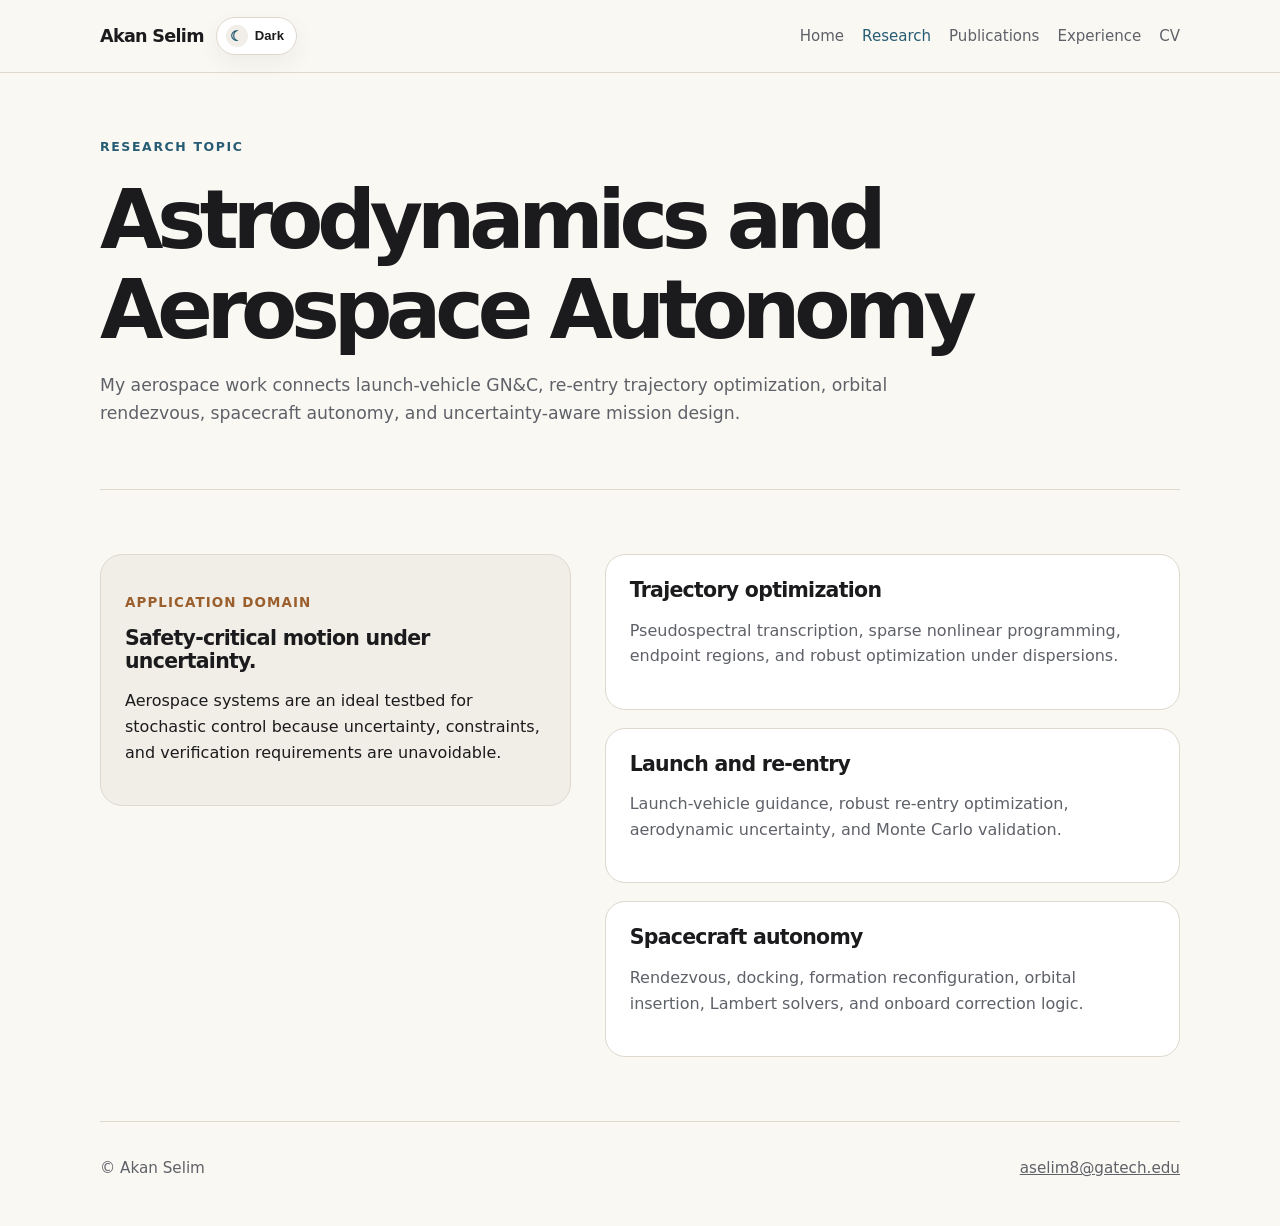
==== commit a8f68e82: "Add files via upload" ====
--- a/astrodynamics.html
+++ b/astrodynamics.html
@@ -4,14 +4,14 @@
   <meta charset="UTF-8" />
   <meta name="viewport" content="width=device-width, initial-scale=1.0" />
   <title>Astrodynamics | Akan Selim</title>
-  <link rel="stylesheet" href="styles.css" />
+  <link rel="stylesheet" href="styles.css?v=smooth-toggle-1" />
 </head>
 <body>
   <header class="site-header">
     <div class="header-inner">
       <div class="brand-wrap">
         <a class="brand" href="index.html">Akan Selim</a>
-        <button class="theme-toggle" type="button" data-theme-toggle>Dark</button>
+        <button class="theme-toggle" type="button" data-theme-toggle aria-label="Switch color theme"><span class="theme-icon" aria-hidden="true">☾</span><span class="theme-label">Dark</span></button>
       </div>
       <nav class="nav" aria-label="Main navigation">
         <a href="index.html">Home</a>
@@ -63,6 +63,6 @@
     <span>© Akan Selim</span>
     <a href="mailto:aselim8@gatech.edu">aselim8@gatech.edu</a>
   </footer>
-  <script src="theme.js"></script>
+  <script src="theme.js?v=smooth-toggle-1"></script>
 </body>
 </html>
--- a/styles.css
+++ b/styles.css
@@ -9,9 +9,11 @@
   --accent-2: #9b5f2e;
   --shadow: 0 18px 48px rgba(28, 31, 36, 0.08);
   --max: 1080px;
+  color-scheme: light;
 }
 
 [data-theme="dark"] {
+  color-scheme: dark;
   --bg: #101114;
   --surface: #181a1f;
   --surface-soft: #20242b;
@@ -23,6 +25,40 @@
   --shadow: 0 18px 48px rgba(0, 0, 0, 0.28);
 }
 
+
+/* Smooth theme morphing. The class is added only while the Light/Dark button is clicked. */
+html.theme-changing,
+html.theme-changing body,
+html.theme-changing header,
+html.theme-changing main,
+html.theme-changing section,
+html.theme-changing article,
+html.theme-changing a,
+html.theme-changing button,
+html.theme-changing input,
+html.theme-changing .card,
+html.theme-changing .button,
+html.theme-changing .callout,
+html.theme-changing .site-header,
+html.theme-changing .site-footer,
+html.theme-changing .list article,
+html.theme-changing .timeline article {
+  transition:
+    background-color 750ms ease,
+    background 750ms ease,
+    color 750ms ease,
+    border-color 750ms ease,
+    box-shadow 750ms ease,
+    opacity 750ms ease;
+}
+
+@media (prefers-reduced-motion: reduce) {
+  html.theme-changing,
+  html.theme-changing * {
+    transition: none !important;
+  }
+}
+
 * { box-sizing: border-box; }
 
 html { scroll-behavior: smooth; }
@@ -71,16 +107,40 @@
 }
 
 .theme-toggle {
+  display: inline-flex;
+  align-items: center;
+  gap: 7px;
   border: 1px solid var(--line);
   background: var(--surface);
   color: var(--text);
   border-radius: 999px;
-  padding: 7px 11px;
+  padding: 7px 12px 7px 9px;
   font-size: 0.82rem;
+  font-weight: 750;
   cursor: pointer;
-}
-
-.theme-toggle:hover { border-color: var(--accent); }
+  box-shadow: 0 8px 22px rgba(28, 31, 36, 0.06);
+}
+
+.theme-toggle:hover {
+  border-color: var(--accent);
+  color: var(--accent);
+}
+
+.theme-icon {
+  width: 22px;
+  height: 22px;
+  display: inline-grid;
+  place-items: center;
+  border-radius: 999px;
+  background: var(--surface-soft);
+  color: var(--accent);
+  font-size: 0.9rem;
+  line-height: 1;
+}
+
+.theme-label {
+  line-height: 1;
+}
 
 .nav {
   display: flex;
